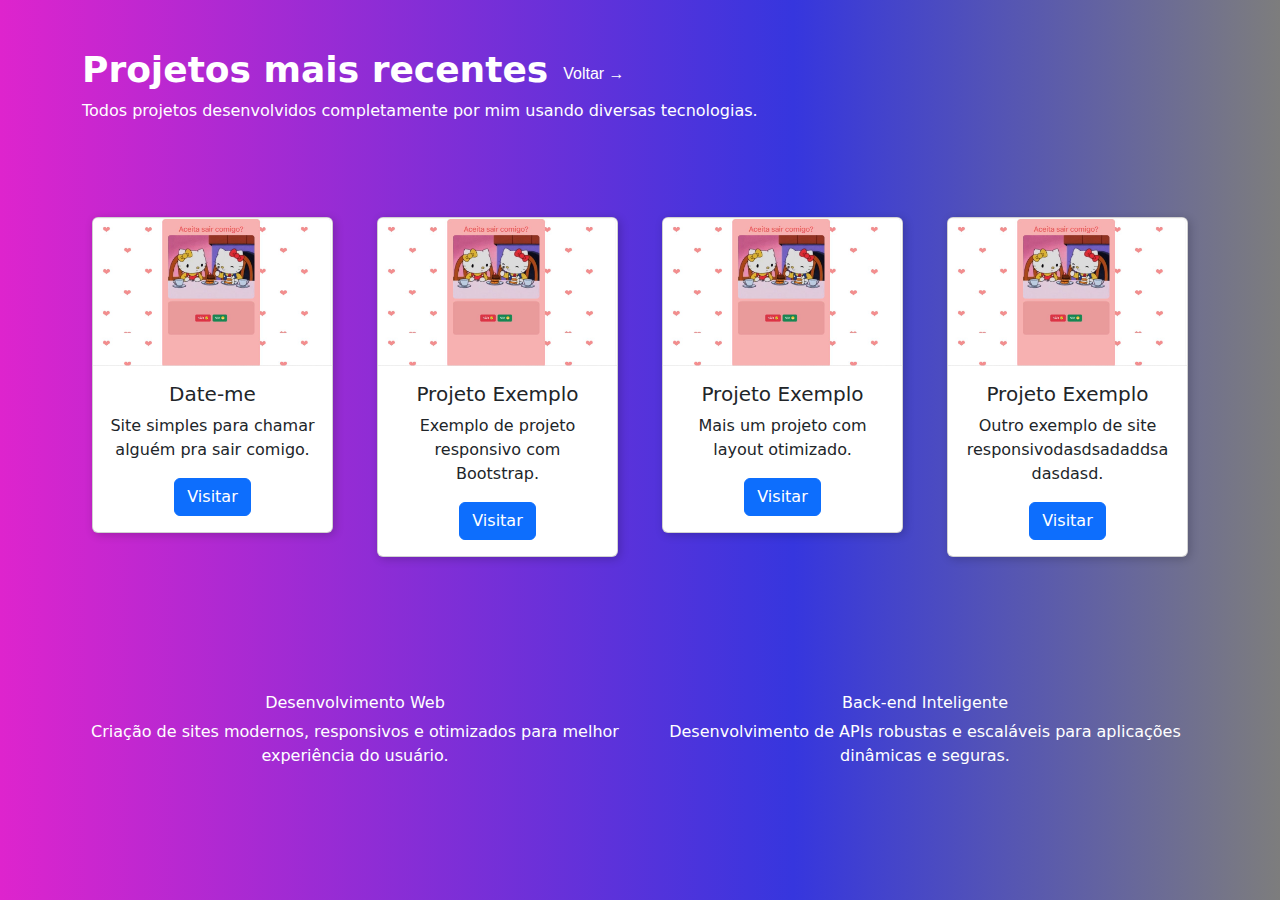
==== projects.html @ 123731ba "second commit" ====
<!DOCTYPE html>
<html lang="pt-br">

<head>
    <meta charset="UTF-8">
    <meta name="viewport" content="width=device-width, initial-scale=1.0">
    <title>Portfólio</title>
    <link rel="stylesheet" href="style.css">
    <link href="https://cdn.jsdelivr.net/npm/bootstrap@5.3.3/dist/css/bootstrap.min.css" rel="stylesheet">
</head>

<body>

    <section class="layout container py-5">
        <div class="text-center text-white">
            <div class="top-btn">
                <h1 class="textPerfil">Projetos mais recentes</h1>
                <a class="back-btn" href="index.html">Voltar →</a>
                
            </div>
            <p>Todos projetos desenvolvidos completamente por mim usando diversas tecnologias.</p>
        </div>

        <!-- Grid de Cards Responsivo -->
        <div class="row justify-content-center">
            <div class="col-md-6 col-lg-3">
                <div class="card">
                    <img class="card-img-top" src="img/date-me.png" alt="Imagem do projeto">
                    <div class="card-body text-center">
                        <h5 class="card-title">Date-me</h5>
                        <p class="card-text">Site simples para chamar alguém pra sair comigo.</p>
                        <a onclick="window.open('https://date-me-tau.vercel.app/')" class="btn btn-primary">Visitar</a>
                    </div>
                </div>
            </div>

            <div class="col-md-6 col-lg-3">
                <div class="card">
                    <img class="card-img-top" src="img/date-me.png" alt="Imagem do projeto">
                    <div class="card-body text-center">
                        <h5 class="card-title">Projeto Exemplo</h5>
                        <p class="card-text">Exemplo de projeto responsivo com Bootstrap.</p>
                        <a href="#" class="btn btn-primary">Visitar</a>
                    </div>
                </div>
            </div>

            <div class="col-md-6 col-lg-3">
                <div class="card">
                    <img class="card-img-top" src="img/date-me.png" alt="Imagem do projeto">
                    <div class="card-body text-center">
                        <h5 class="card-title">Projeto Exemplo</h5>
                        <p class="card-text">Mais um projeto com layout otimizado.</p>
                        <a href="#" class="btn btn-primary">Visitar</a>
                    </div>
                </div>
            </div>

            <div class="col-md-6 col-lg-3">
                <div class="card">
                    <img class="card-img-top" src="img/date-me.png" alt="Imagem do projeto">
                    <div class="card-body text-center">
                        <h5 class="card-title">Projeto Exemplo</h5>
                        <p class="card-text">Outro exemplo de site responsivodasdsadaddsadasdasd.</p>
                        <a href="#" class="btn btn-primary">Visitar</a>
                    </div>
                </div>
            </div>
        </div>

        <!-- Sessão de Serviços -->
        <div class="row mt-5 text-center">
            <div class="col-md-6">
                <h6 style="color:white;">Desenvolvimento Web</h6>
                <p style="color: white;">Criação de sites modernos, responsivos e otimizados para melhor experiência do usuário.</p>
            </div>

            <div class="col-md-6">
                <h6 style="color: white;">Back-end Inteligente</h6>
                <p style="color: white;">Desenvolvimento de APIs robustas e escaláveis para aplicações dinâmicas e seguras.</p>
            </div>
        </div>
    </section>

    <script src="script.js"></script>
    <script src="https://cdn.jsdelivr.net/npm/bootstrap@5.3.3/dist/js/bootstrap.bundle.min.js"></script>

</body>

</html>
---- style.css ----
/* Reset básico para remover margens e paddings padrões */
* {
    margin: 0;
    padding: 0;
    box-sizing: border-box;
}

body{
    background: linear-gradient(90deg, rgba(222,36,205,1) 0%, rgba(54,54,222,1) 62%, rgba(125,125,125,1) 100%);
    color: white;
}

/* Define altura mínima para a seção ocupar toda a tela */
.layout {
    display: flex;
    flex-wrap: wrap;
    min-height: 100vh;
    width: 100%;
}

/* Container da imagem para evitar deslocamento */
.img-container {
    width: 50%;
    height: 100vh;
    overflow: hidden;
}

/* Ajusta a imagem de fundo */
.img-banner {
    width: 100%;
    height: 100%;
    object-fit: cover;
}

/* Área de conteúdo ocupa o outro lado */
.content {
    width: 50%;
    display: flex;
    flex-direction: column;
    justify-content: center;
    align-items: flex-start;
    padding: 20px;
    background: linear-gradient(90deg, rgba(222, 36, 205, 1) 0%, rgba(54, 54, 222, 1) 62%, rgba(125, 125, 125, 1) 100%);
    color: white;
}

/* Perfil */
.divImgPerfil {
    display: flex;
    align-items: center;
    gap: 15px;
    margin-bottom: 20px;
}
.top-btn{
    display: flex;
    justify-content: start;
    align-items: center;
    
}


.imgPerfil {
    width: 80px;
    height: 80px;
    border-radius: 50%;
    border: solid 2px white;
}
.back-btn{
    text-decoration: none;
    color: white;
    margin-left: 15px;
    font-family: Verdana, Geneva, Tahoma, sans-serif;
}
.back-btn:hover{
    color: blue;
}

/* Texto */
.textPerfil {
    font-size: clamp(20px, 4vw, 36px);
    font-weight: 600;
}

/* Caixa de botões */
.btn-container {
    display: flex;
    gap: 10px;
    padding: 10px 0;
}

/* Estilização dos botões */
.btn-outline-secondary {
    border-color: white !important;
    color: white !important;
}

.btn-outline-secondary:hover {
    background: linear-gradient(90deg, rgba(255, 0, 232, 1) 34%, rgba(54, 54, 222, 1) 100%);
}

/* Botão 'Veja mais projetos' */
.box {
    display: inline-block;
    margin-top: 20px;
    padding: 12px 20px;
    border: solid 1px white;
    text-decoration: none;
    color: white;
    border-radius: 10px;
    transition: 0.3s;
}

.box:hover {
    background: linear-gradient(90deg, rgba(255, 0, 232, 1) 34%, rgba(54, 54, 222, 1) 100%);
    cursor: pointer;
}


.containerText {
    display: flex;
    justify-content: flex-start;
    margin-top: 30px;
    gap: 20px;
}

.textDown {
    width: 45%;
    
}

.cardsContent {
    display: flex;
    width: 100%;
    justify-content: space-around;

}

.card {
    margin: 10px;
    margin-bottom: 20px;
    border-radius: 10px;
    box-shadow: 2px 2px 10px rgba(0, 0, 0, 0.2);
}

.content2 {
    width: 100%;
    display: flex;
    flex-direction: column;
    justify-content: center;
    align-items: flex-start;
    padding: 20px;
    background: linear-gradient(90deg, rgba(222, 36, 205, 1) 0%, rgba(54, 54, 222, 1) 62%, rgba(125, 125, 125, 1) 100%);
    color: white;

}

.containerText2 {

    display: flex;
    justify-content: center;
    align-items: center;
    margin-top: 30px;
    gap: 20px;
}



    /* Responsividade */
    @media (max-width: 768px){
        .layout {
            flex-direction: column;
        }

        .img-container {
            width: 100%;
            height: 50vh;
        }

        .content {
            width: 100%;
            align-items: center;
            text-align: center;
            padding: 20px;
        }

        .btn-container {
            justify-content: center;
        }

        .containerText {
            flex-direction: column;
            align-items: center;
            gap: 10px;
        }

        .textDown {
            width: 90%;
        }
    }
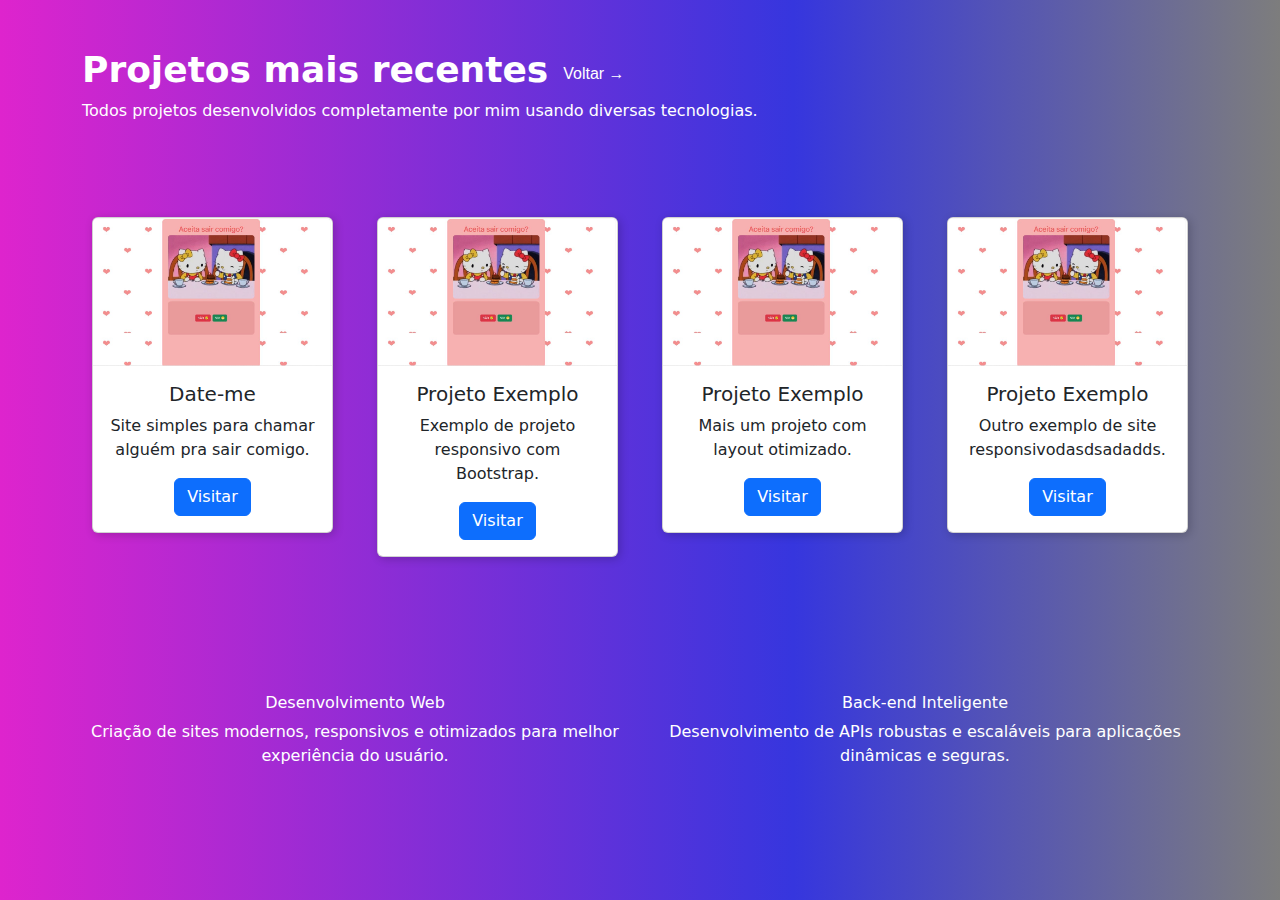
==== commit 0f10748d: "Update projects.html" ====
--- a/projects.html
+++ b/projects.html
@@ -61,7 +61,7 @@
                     <img class="card-img-top" src="img/date-me.png" alt="Imagem do projeto">
                     <div class="card-body text-center">
                         <h5 class="card-title">Projeto Exemplo</h5>
-                        <p class="card-text">Outro exemplo de site responsivodasdsadaddsadasdasd.</p>
+                        <p class="card-text">Outro exemplo de site responsivodasdsadadds.</p>
                         <a href="#" class="btn btn-primary">Visitar</a>
                     </div>
                 </div>
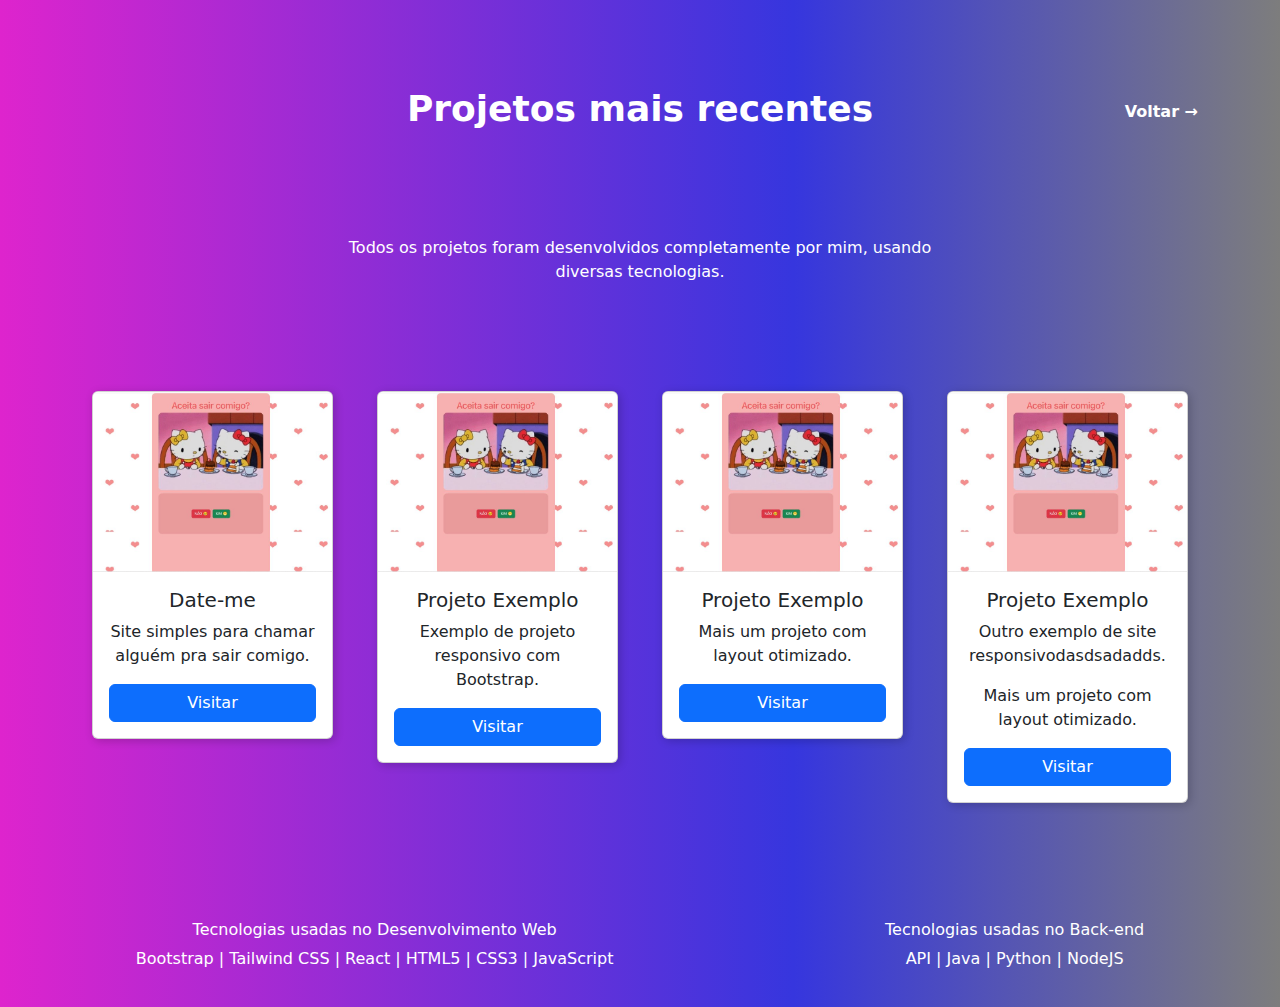
==== commit 36f9337b: "new-features" ====
--- a/projects.html
+++ b/projects.html
@@ -1,32 +1,27 @@
 <!DOCTYPE html>
 <html lang="pt-br">
-
 <head>
     <meta charset="UTF-8">
     <meta name="viewport" content="width=device-width, initial-scale=1.0">
     <title>Portfólio</title>
     <link rel="stylesheet" href="style.css">
-    <link href="https://cdn.jsdelivr.net/npm/bootstrap@5.3.3/dist/css/bootstrap.min.css" rel="stylesheet">
+    <link href="https://cdn.jsdelivr.net/npm/bootstrap@5.3.3/dist/css/bootstrap.min.css" rel="stylesheet">      
 </head>
-
 <body>
 
     <section class="layout container py-5">
-        <div class="text-center text-white">
-            <div class="top-btn">
-                <h1 class="textPerfil">Projetos mais recentes</h1>
-                <a class="back-btn" href="index.html">Voltar →</a>
-                
-            </div>
-            <p>Todos projetos desenvolvidos completamente por mim usando diversas tecnologias.</p>
+        <div class="top-btn text-white">
+            <h1 class="textPerfil">Projetos mais recentes</h1>
+            <a class="back-btn" href="index.html">Voltar →</a>
         </div>
 
-        <!-- Grid de Cards Responsivo -->
+        <p class="description text-white">Todos os projetos foram desenvolvidos completamente por mim, usando diversas tecnologias.</p>
+
         <div class="row justify-content-center">
             <div class="col-md-6 col-lg-3">
                 <div class="card">
                     <img class="card-img-top" src="img/date-me.png" alt="Imagem do projeto">
-                    <div class="card-body text-center">
+                    <div class="card-body">
                         <h5 class="card-title">Date-me</h5>
                         <p class="card-text">Site simples para chamar alguém pra sair comigo.</p>
                         <a onclick="window.open('https://date-me-tau.vercel.app/')" class="btn btn-primary">Visitar</a>
@@ -37,7 +32,7 @@
             <div class="col-md-6 col-lg-3">
                 <div class="card">
                     <img class="card-img-top" src="img/date-me.png" alt="Imagem do projeto">
-                    <div class="card-body text-center">
+                    <div class="card-body">
                         <h5 class="card-title">Projeto Exemplo</h5>
                         <p class="card-text">Exemplo de projeto responsivo com Bootstrap.</p>
                         <a href="#" class="btn btn-primary">Visitar</a>
@@ -48,7 +43,7 @@
             <div class="col-md-6 col-lg-3">
                 <div class="card">
                     <img class="card-img-top" src="img/date-me.png" alt="Imagem do projeto">
-                    <div class="card-body text-center">
+                    <div class="card-body">
                         <h5 class="card-title">Projeto Exemplo</h5>
                         <p class="card-text">Mais um projeto com layout otimizado.</p>
                         <a href="#" class="btn btn-primary">Visitar</a>
@@ -59,25 +54,26 @@
             <div class="col-md-6 col-lg-3">
                 <div class="card">
                     <img class="card-img-top" src="img/date-me.png" alt="Imagem do projeto">
-                    <div class="card-body text-center">
+                    <div class="card-body">
                         <h5 class="card-title">Projeto Exemplo</h5>
                         <p class="card-text">Outro exemplo de site responsivodasdsadadds.</p>
+                        <p class="card-text">Mais um projeto com layout otimizado.</p>
                         <a href="#" class="btn btn-primary">Visitar</a>
                     </div>
                 </div>
             </div>
         </div>
+    </section>
 
-        <!-- Sessão de Serviços -->
-        <div class="row mt-5 text-center">
-            <div class="col-md-6">
-                <h6 style="color:white;">Desenvolvimento Web</h6>
-                <p style="color: white;">Criação de sites modernos, responsivos e otimizados para melhor experiência do usuário.</p>
+    <section class="tech-container">
+        <div class="tech-section">
+            <div class="text-white">
+                <h6>Tecnologias usadas no Desenvolvimento Web</h6>
+                <p>Bootstrap | Tailwind CSS | React | HTML5 | CSS3 | JavaScript</p>
             </div>
-
-            <div class="col-md-6">
-                <h6 style="color: white;">Back-end Inteligente</h6>
-                <p style="color: white;">Desenvolvimento de APIs robustas e escaláveis para aplicações dinâmicas e seguras.</p>
+            <div class="text-white">
+                <h6>Tecnologias usadas no Back-end</h6>
+                <p>API | Java | Python | NodeJS</p>
             </div>
         </div>
     </section>
@@ -86,5 +82,4 @@
     <script src="https://cdn.jsdelivr.net/npm/bootstrap@5.3.3/dist/js/bootstrap.bundle.min.js"></script>
 
 </body>
-
 </html>
--- a/style.css
+++ b/style.css
@@ -5,15 +5,16 @@
     box-sizing: border-box;
 }
 
-body{
-    background: linear-gradient(90deg, rgba(222,36,205,1) 0%, rgba(54,54,222,1) 62%, rgba(125,125,125,1) 100%);
+body {
+    background: linear-gradient(90deg, rgba(222, 36, 205, 1) 0%, rgba(54, 54, 222, 1) 62%, rgba(125, 125, 125, 1) 100%);
     color: white;
 }
 
 /* Define altura mínima para a seção ocupar toda a tela */
 .layout {
     display: flex;
-    flex-wrap: wrap;
+    flex-wrap: wrap; /* Garante responsividade */
+    align-items: center;
     min-height: 100vh;
     width: 100%;
 }
@@ -23,6 +24,9 @@
     width: 50%;
     height: 100vh;
     overflow: hidden;
+    display: flex;
+    justify-content: center;
+    align-items: center;
 }
 
 /* Ajusta a imagem de fundo */
@@ -39,8 +43,7 @@
     flex-direction: column;
     justify-content: center;
     align-items: flex-start;
-    padding: 20px;
-    background: linear-gradient(90deg, rgba(222, 36, 205, 1) 0%, rgba(54, 54, 222, 1) 62%, rgba(125, 125, 125, 1) 100%);
+    padding: 40px;
     color: white;
 }
 
@@ -51,28 +54,42 @@
     gap: 15px;
     margin-bottom: 20px;
 }
-.top-btn{
-    display: flex;
-    justify-content: start;
-    align-items: center;
-    
+
+.top-btn {
+    display: flex;
+    justify-content: space-between;
+    align-items: center;
+    width: 90vw;
+    margin-bottom: 20px;
 }
 
 
 .imgPerfil {
+    margin-left: 30px;
     width: 80px;
     height: 80px;
     border-radius: 50%;
     border: solid 2px white;
-}
-.back-btn{
+
+}
+
+.imgPerfil:hover {
+    transform: scale(150%);
+    transition: ease-in-out 1s;
+}
+
+.back-btn {
     text-decoration: none;
     color: white;
-    margin-left: 15px;
-    font-family: Verdana, Geneva, Tahoma, sans-serif;
-}
-.back-btn:hover{
-    color: blue;
+    font-weight: bold;
+    transition: color 0.3s;
+    
+}
+
+.back-btn:hover {
+    
+    transition: ease-in 1s;
+    color: lightblue;
 }
 
 /* Texto */
@@ -125,7 +142,7 @@
 
 .textDown {
     width: 45%;
-    
+
 }
 
 .cardsContent {
@@ -135,11 +152,35 @@
 
 }
 
+
 .card {
-    margin: 10px;
-    margin-bottom: 20px;
+    display: flex;
+    flex-direction: column;
+    justify-content: space-between;
+    height: 100%;
     border-radius: 10px;
     box-shadow: 2px 2px 10px rgba(0, 0, 0, 0.2);
+    text-align: center;
+    margin: 10px;
+}
+
+.card img {
+    width: 100%;
+    height: 180px;
+    object-fit: cover;
+    
+}
+
+.card-body {
+    display: flex;
+    flex-direction: column;
+    flex-grow: 1;
+    justify-content: space-between;
+    padding: 15px;
+}
+
+.card-text {
+    flex-grow: 1;
 }
 
 .content2 {
@@ -154,6 +195,18 @@
 
 }
 
+.typing::after {
+    content: "|";
+    /* Cursor */
+    animation: blink 0.7s infinite;
+}
+
+@keyframes blink {
+    50% {
+        opacity: 0;
+    }
+}
+
 .containerText2 {
 
     display: flex;
@@ -165,35 +218,87 @@
 
 
 
-    /* Responsividade */
-    @media (max-width: 768px){
-        .layout {
-            flex-direction: column;
-        }
-
-        .img-container {
-            width: 100%;
-            height: 50vh;
-        }
-
-        .content {
-            width: 100%;
-            align-items: center;
-            text-align: center;
-            padding: 20px;
-        }
-
-        .btn-container {
-            justify-content: center;
-        }
-
-        .containerText {
-            flex-direction: column;
-            align-items: center;
-            gap: 10px;
-        }
-
-        .textDown {
-            width: 90%;
-        }
-    }+ /* Ajustes para o botão "Voltar" */
+ .top-btn {
+    display: flex;
+    justify-content: center;
+    align-items: center;
+    position: relative;
+    margin-bottom: 20px;
+}
+
+.back-btn {
+    position: absolute;
+    right: 0;
+    top: 50%;
+    transform: translateY(-50%);
+    text-decoration: none;
+    color: white;
+    font-weight: bold;
+    font-size: 16px;
+    transition: color 0.3s;
+}
+
+
+
+/* Centraliza o texto */
+.description {
+    text-align: center;
+    max-width: 600px;
+    margin: 0 auto 20px;
+}
+.tech-section{
+    display: flex;
+    justify-content: space-around;
+    align-items: center;
+    text-align: center;
+    padding: 20px 0;
+}
+
+
+
+/* Responsividade */
+@media (max-width: 768px) {
+    .layout {
+        flex-direction: column;
+    }
+
+    .img-container {
+        width: 100%;
+        height: auto;
+    }
+
+    .content {
+        align-items: center;
+        text-align: center;
+        padding: 20px;
+    }
+
+    .btn-container {
+        justify-content: center;
+    }
+
+    .containerText {
+        flex-direction: column;
+        align-items: center;
+        gap: 10px;
+    }
+
+    .textDown {
+        width: 90%;
+    }
+    .top-btn {
+        flex-direction: column;
+        text-align: center;
+    }
+
+    .back-btn {
+        margin-top: 10px;
+    }
+    .tech-section{
+        flex-direction: column;
+        gap: 30px;
+    }
+
+
+}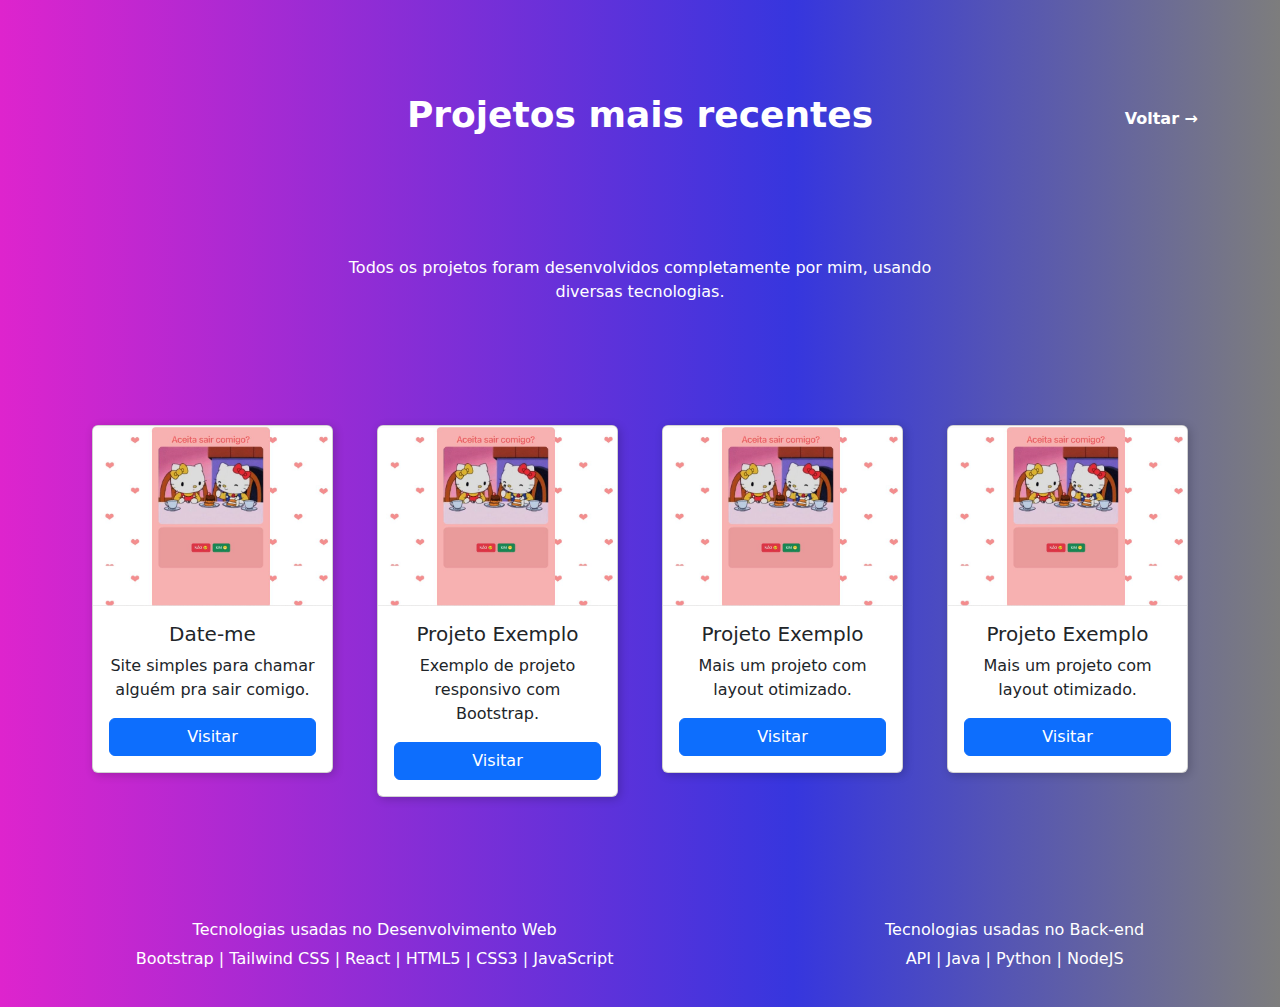
==== commit 95bf5d97: "Update projects.html" ====
--- a/projects.html
+++ b/projects.html
@@ -56,7 +56,6 @@
                     <img class="card-img-top" src="img/date-me.png" alt="Imagem do projeto">
                     <div class="card-body">
                         <h5 class="card-title">Projeto Exemplo</h5>
-                        <p class="card-text">Outro exemplo de site responsivodasdsadadds.</p>
                         <p class="card-text">Mais um projeto com layout otimizado.</p>
                         <a href="#" class="btn btn-primary">Visitar</a>
                     </div>
